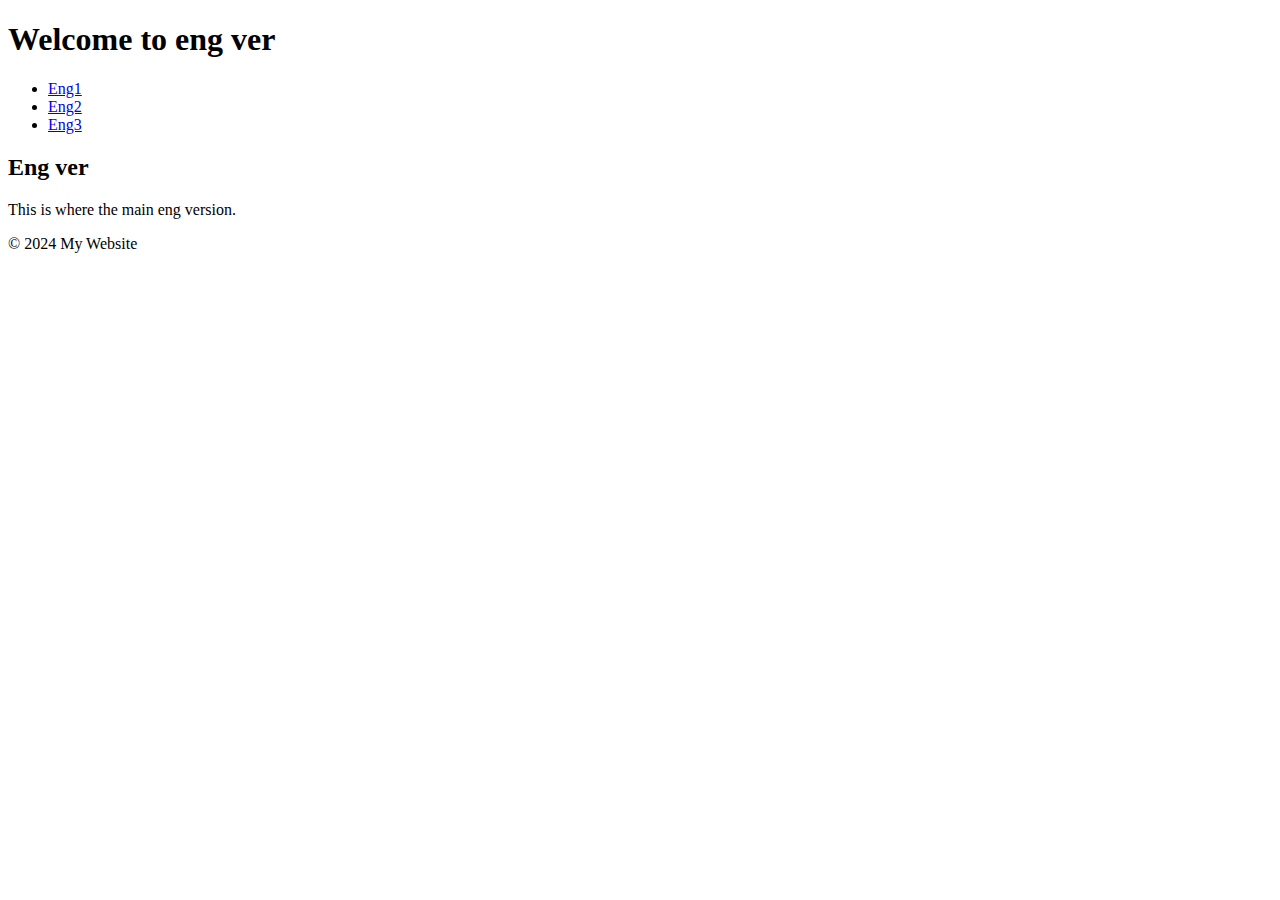
==== en.html @ 8302b6a6 "eng tmp" ====
<!DOCTYPE html>
<html lang="en">
<head>
    <meta charset="UTF-8">
    <meta name="viewport" content="width=device-width, initial-scale=1.0">
    <title>Eng Ver</title>
    <link rel="stylesheet" href="styles.css">
</head>
<body>
    <header>
        <h1>Welcome to eng ver</h1>
    </header>
    <nav>
        <ul>
            <li><a href="index.html">Eng1</a></li>
            <li><a href="about.html">Eng2</a></li>
            <li><a href="contact.html">Eng3</a></li>
        </ul>
    </nav>
    <main>
        <h2>Eng ver</h2>
        <p>This is where the main eng version.</p>
    </main>
    <footer>
        <p>&copy; 2024 My Website</p>
    </footer>
</body>
</html>
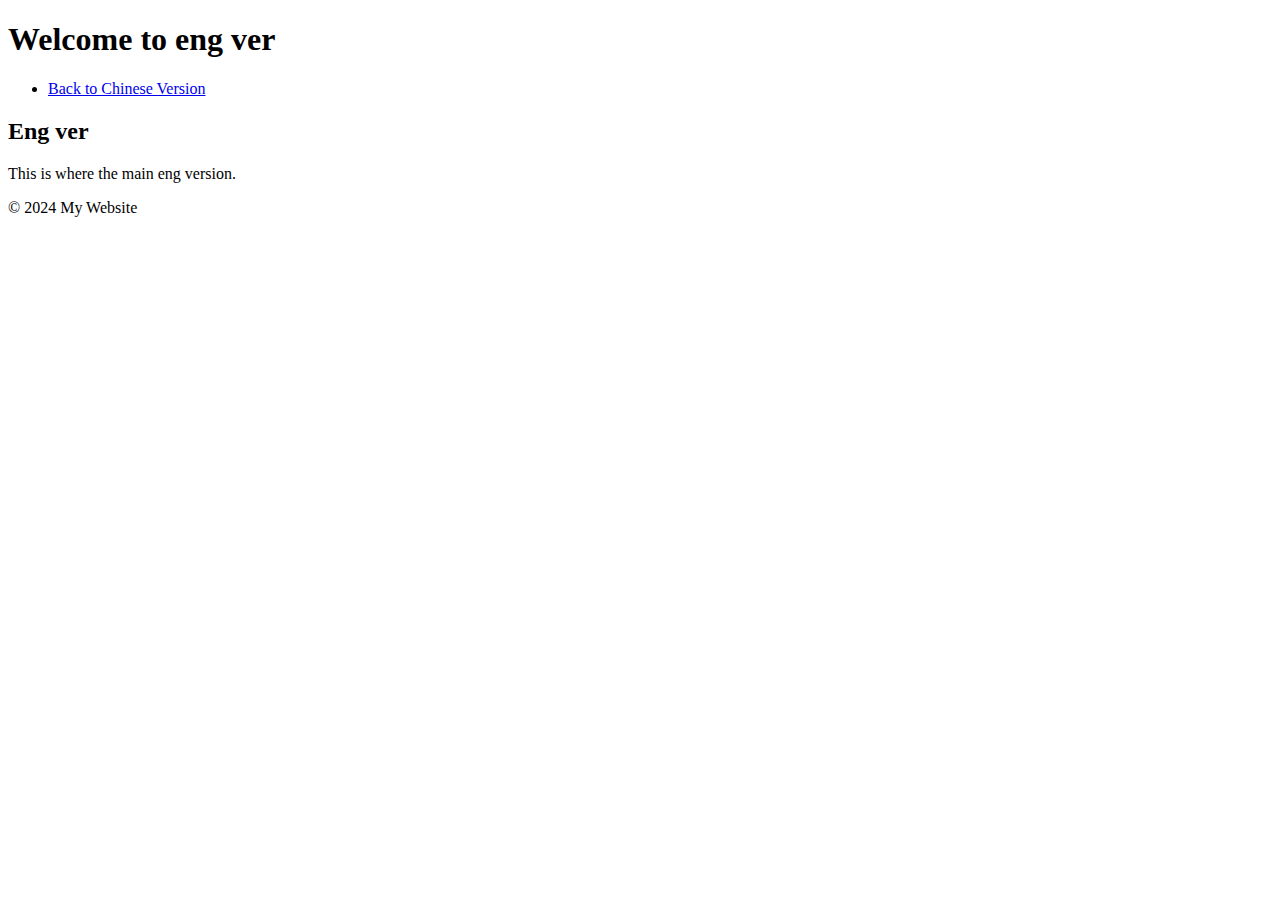
==== commit bf0e36e2: "eng tmp" ====
--- a/en.html
+++ b/en.html
@@ -4,7 +4,6 @@
     <meta charset="UTF-8">
     <meta name="viewport" content="width=device-width, initial-scale=1.0">
     <title>Eng Ver</title>
-    <link rel="stylesheet" href="styles.css">
 </head>
 <body>
     <header>
@@ -12,9 +11,7 @@
     </header>
     <nav>
         <ul>
-            <li><a href="index.html">Eng1</a></li>
-            <li><a href="about.html">Eng2</a></li>
-            <li><a href="contact.html">Eng3</a></li>
+            <li><a href="index.html">Back to Chinese Version</a></li>
         </ul>
     </nav>
     <main>
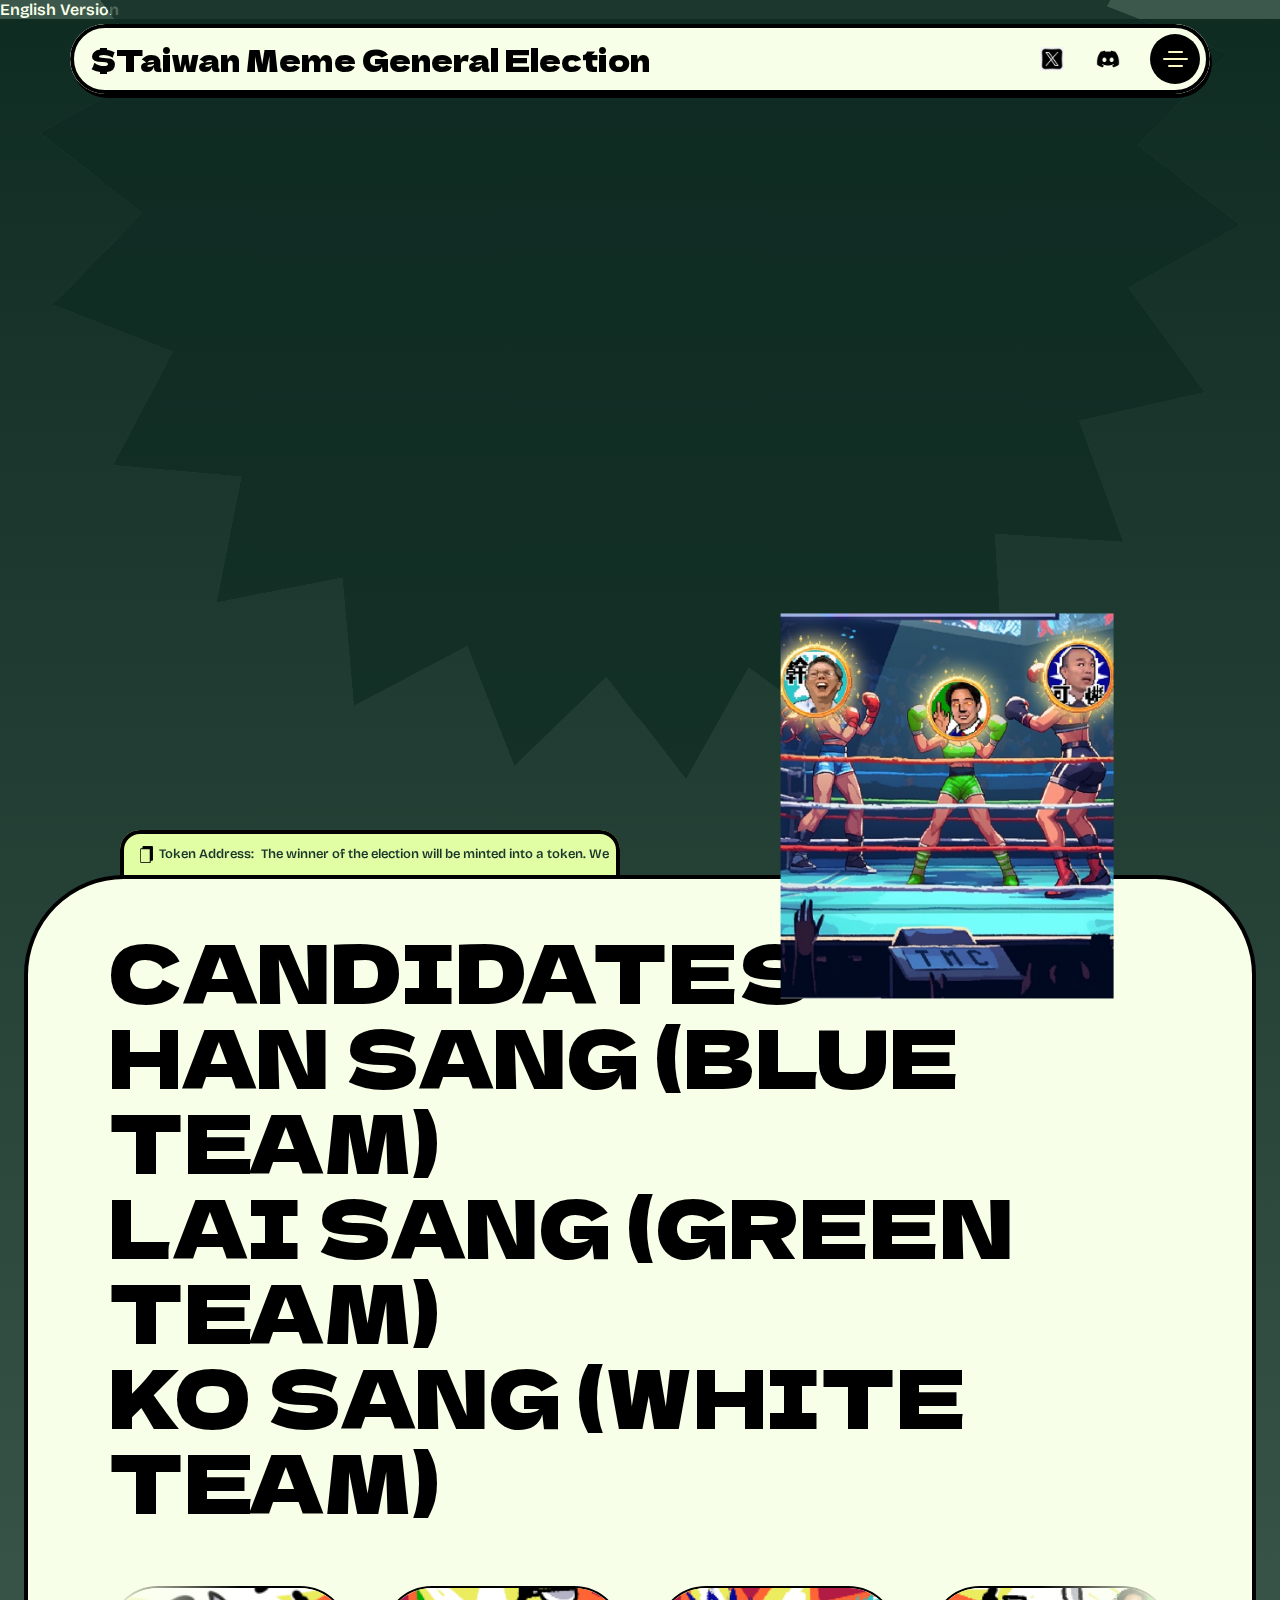
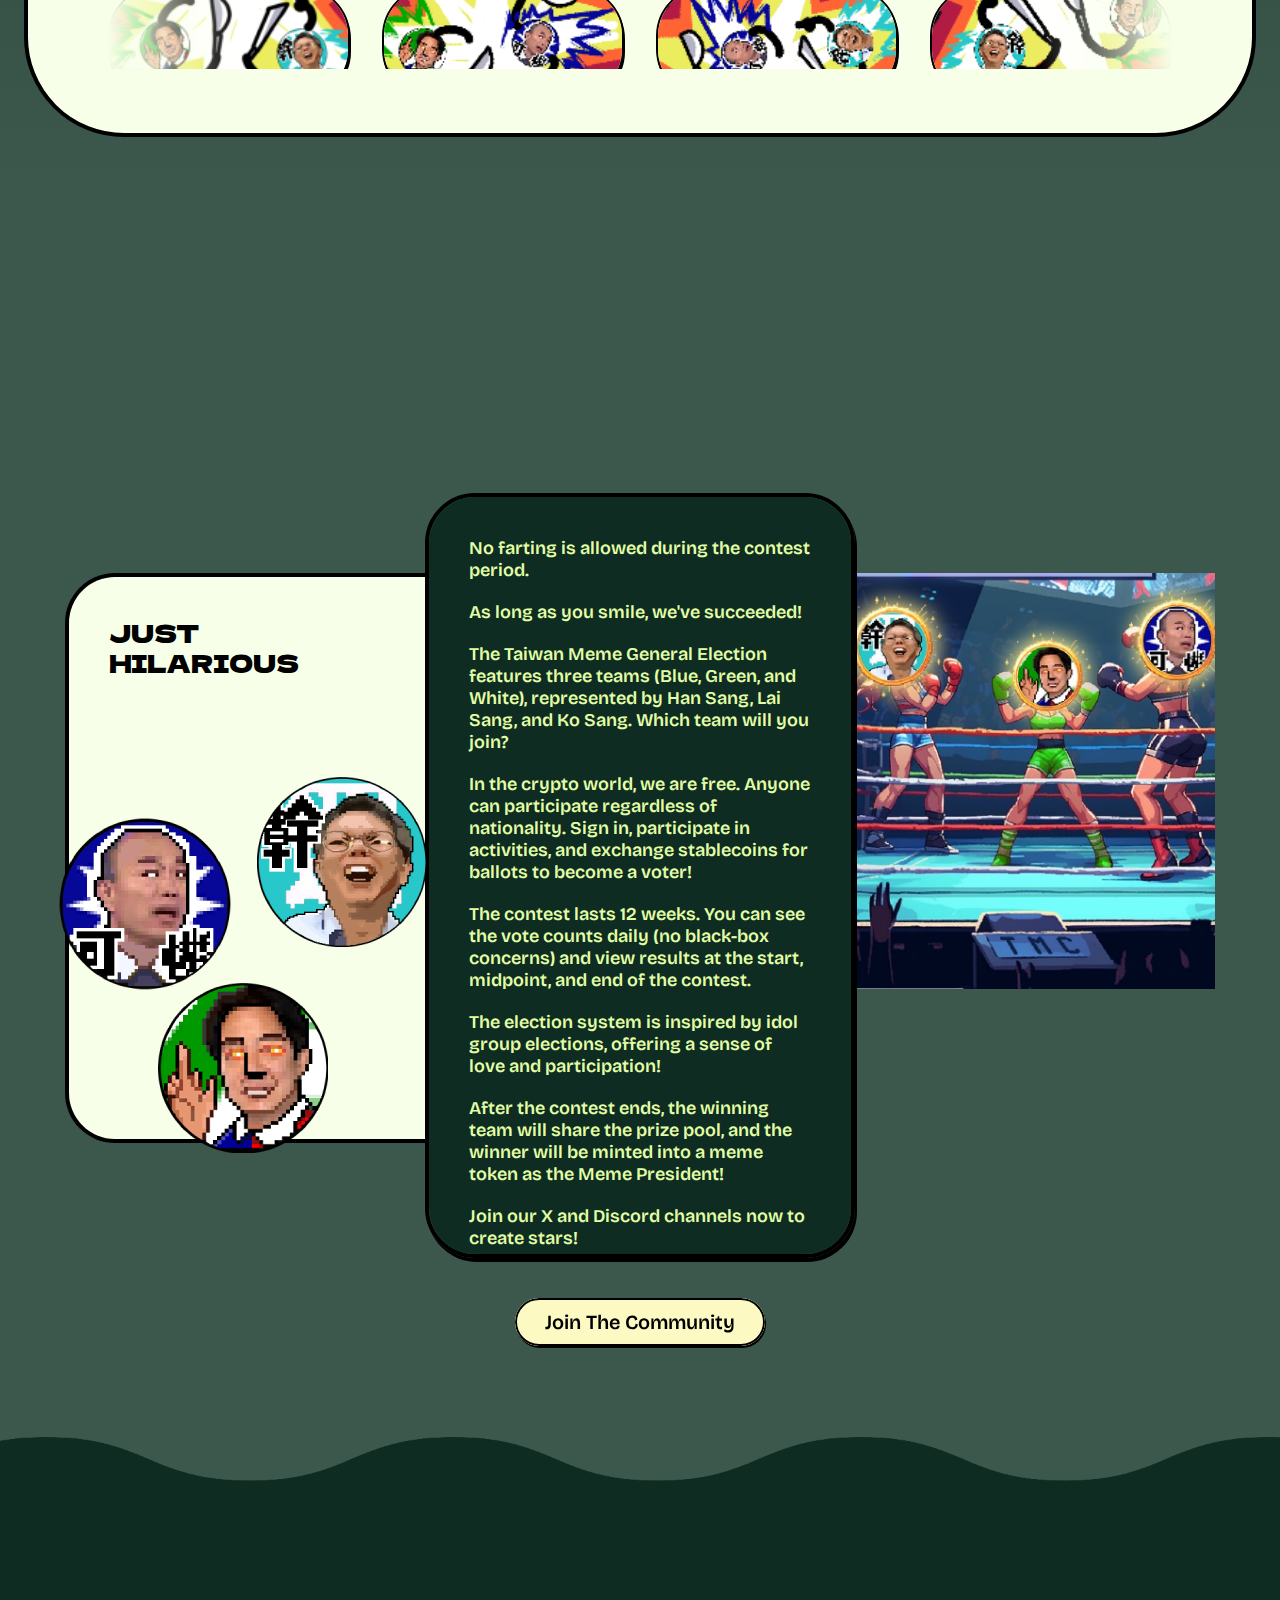
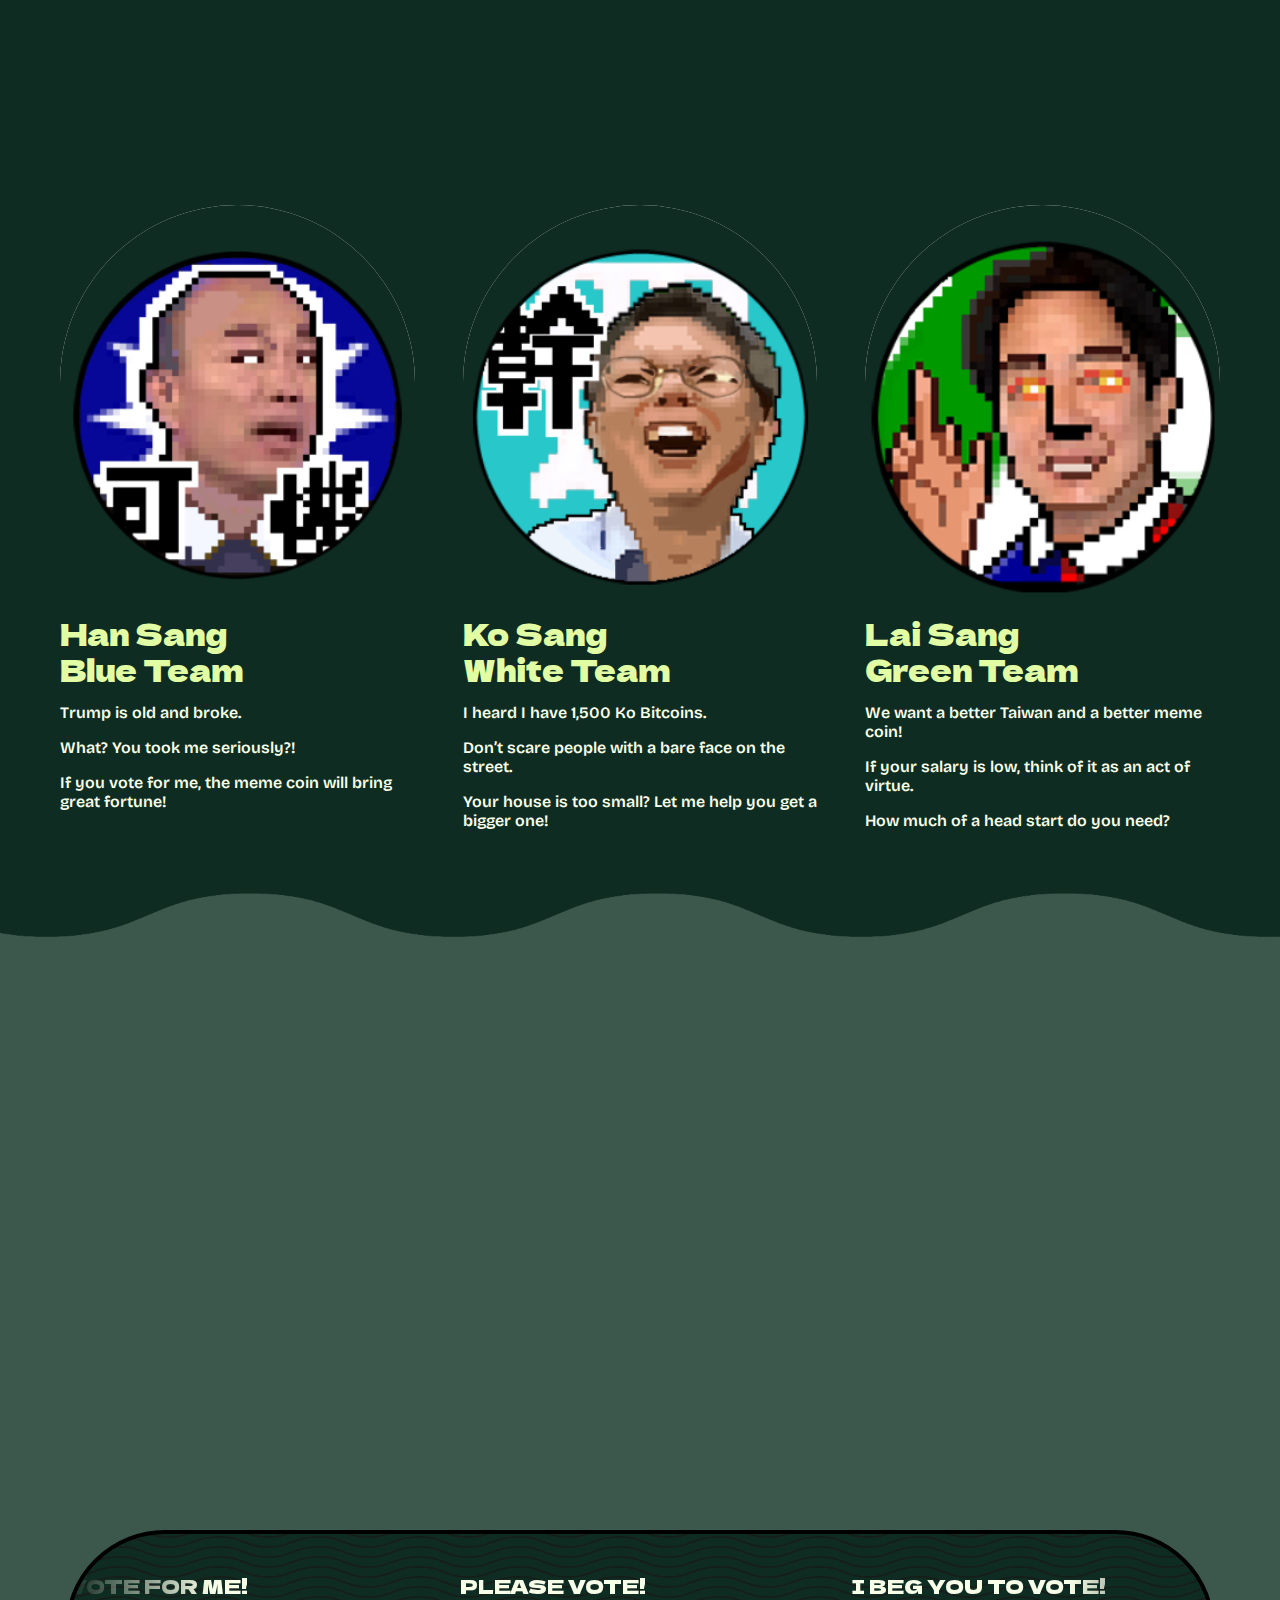
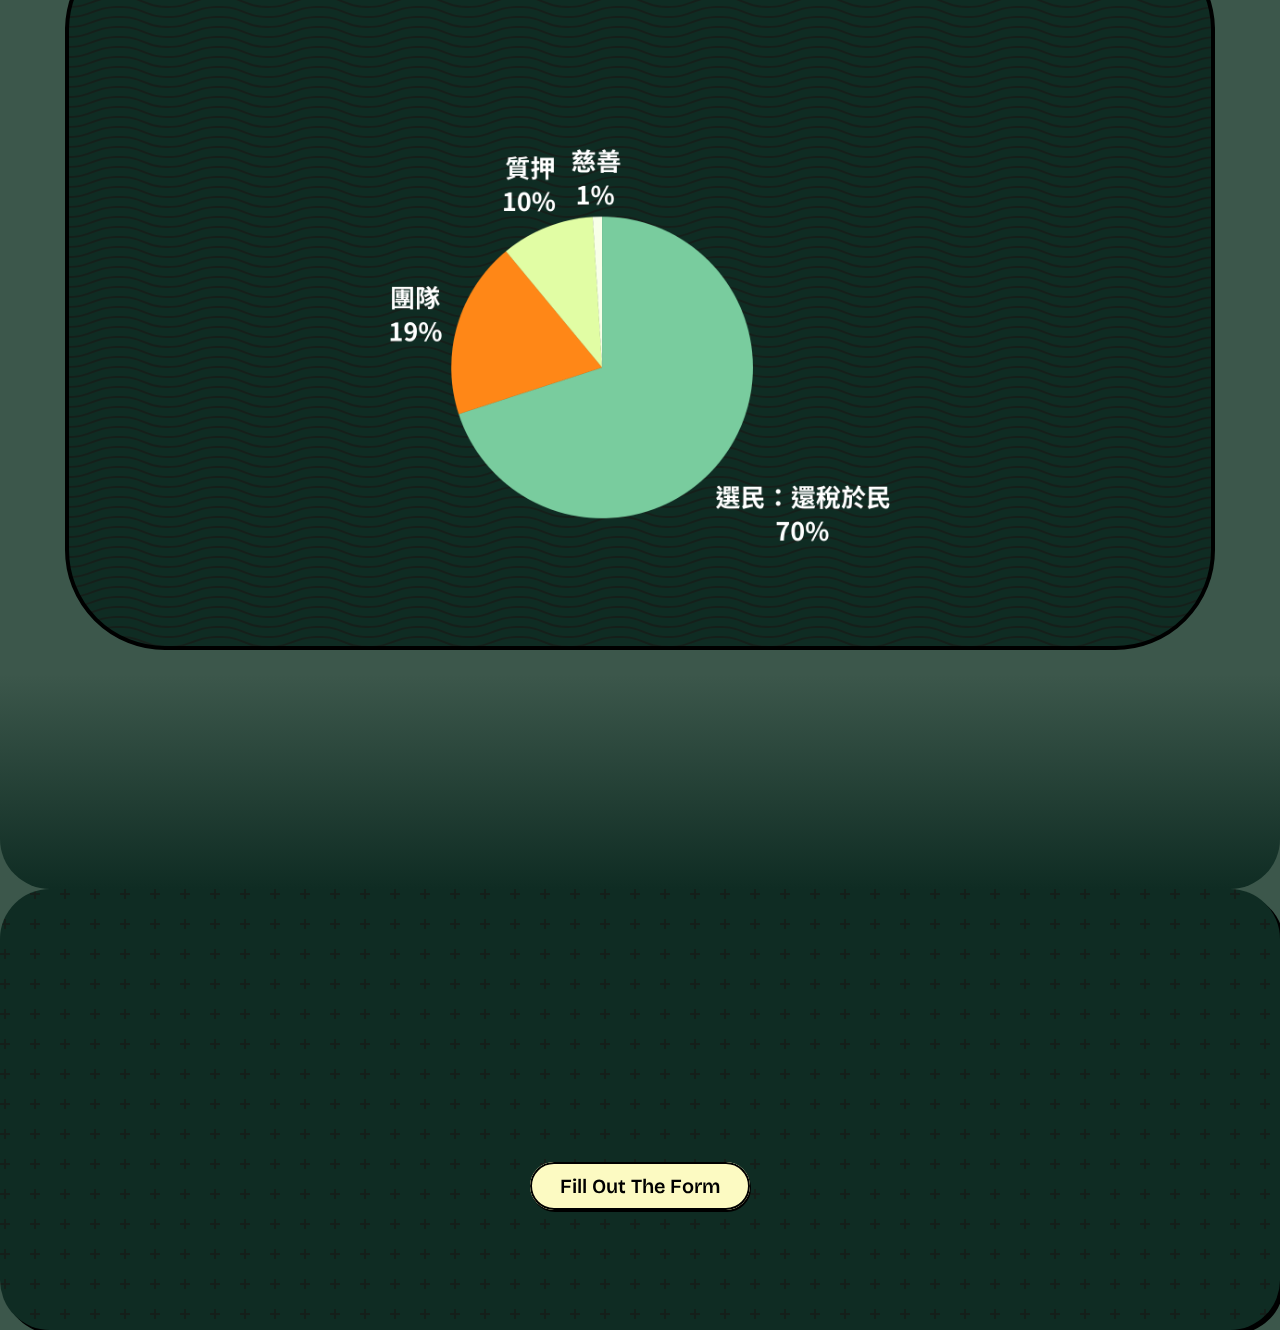
==== commit df1dbe70: "eng translate by chatgpt" ====
--- a/en.html
+++ b/en.html
@@ -1,25 +1,277 @@
 <!DOCTYPE html>
 <html lang="en">
+
 <head>
+    <!-- ===== Meta ===== -->
     <meta charset="UTF-8">
+    <meta http-equiv="X-UA-Compatible" content="IE=edge">
     <meta name="viewport" content="width=device-width, initial-scale=1.0">
-    <title>Eng Ver</title>
+
+    <!-- ===== Favicon ===== -->
+    <link rel="icon" type="image/x-icon" href="./assets/img/favicon.avif">
+
+    <!-- ===== Title ===== -->
+    <title>Taiwan Meme General Election</title>
+
+    <!-- ===== LineAwesome ===== -->
+    <link rel="stylesheet" hrkef="assets/css/line-awesome.min.css">
+
+
+    <!-- ===== LineAwesome ===== -->
+    <link href="https://fonts.googleapis.com" rel="preconnect">
+    <link href="https://fonts.gstatic.com" rel="preconnect" crossorigin>
+    <link
+        href="https://fonts.googleapis.com/css2?family=Bricolage+Grotesque:opsz,wght@12..96,200..800&family=Dela+Gothic+One&display=swap"
+        rel="stylesheet">
+    <!-- ===== Bootstrap ===== -->
+    <link href="assets/css/bootstrap.min.css" rel="stylesheet">
+    <!-- ===== AOS ===== -->
+    <link href="assets/css/aos.css" rel="stylesheet">
+    <!-- ===== Swiper ===== -->
+    <link href="assets/css/swiper-bundle.min.css" rel="stylesheet">
+    <!-- ===== CSS ===== -->
+    <link href="assets/css/main.css" rel="stylesheet">
+    <link href="assets/css/responsive.css" rel="stylesheet">
+
+    <li><a href="html/en.html">English Version</a></li>
 </head>
-<body>
-    <header>
-        <h1>Welcome to eng ver</h1>
-    </header>
-    <nav>
-        <ul>
-            <li><a href="index.html">Back to Chinese Version</a></li>
-        </ul>
-    </nav>
-    <main>
-        <h2>Eng ver</h2>
-        <p>This is where the main eng version.</p>
+
+<body class="body">
+    <main class="memecoin-main">
+        <!-- Start Header -->
+        <header class="header_area">
+            <div class="container">
+                <div class="header_wrap">
+                    <a href="#hero" class="logo">$Taiwan Meme General Election</a>
+                    <!-- Start Nav -->
+                    <div class="navArea">
+                        <div class="social-link-wrap">
+                            <a href="https://x.com/TaiwanMemeX" class="social-link" target="_blank">
+                                <img src="assets/img/x.png" alt="Twitter">
+                            </a>
+                            <a href="https://discord.gg/kqNyMm8e" class="social-link" target="_blank">
+                                <img src="assets/img/discord.png" alt="Discord">
+                            </a>
+
+                        </div>
+                        <!-- End Social -->
+                        <div class="cta-wrap">
+
+                            <button class="menu-btn">
+                                <span class="bars-wrap">
+                                    <span class="bar"></span>
+                                    <span class="bar"></span>
+                                    <span class="bar"></span>
+                                </span>
+                            </button>
+                        </div>
+                    </div>
+                    <!-- End Nav -->
+                </div>
+                <nav class="memecoin-nav">
+                    <div class="nav-links-wrap">
+                        <a href="#About" class="nav-link"><span>Introduction</span></a>
+                        <a href="#Tokenomics" class="nav-link"><span>Token Distribution</span></a>
+                        <a href="#Roadmap" class="nav-link"><span>Roadmap</span></a>
+                        <a href="#Feedback" class="nav-link"><span>Give Us Feedback</span></a>
+                    </div>
+                    <img src="assets/img/illustration-5.png" class="pouchfella">
+                    <div class="social-link-wrap two">
+                        <a href="https://x.com/TaiwanMemeX" class="social-link" target="_blank">
+                            <img src="assets/img/x.png" alt="Twitter">
+                        </a>
+                        <a href="https://discord.gg/kqNyMm8e" class="social-link" target="_blank">
+                            <img src="assets/img/discord.png" alt="Discord">
+                        </a>
+                    </div>
+                </nav>
+            </div>
+        </header>
+        <!-- End Header -->
+
+        <!-- Start Hero -->
+        <section class="hero-area" id="hero">
+            <div class="hero-bg-pattern">
+                <div class="pattern-box">
+                    <img src="assets/img/shape.png" class="hero-pattern">
+                </div>
+
+            </div>
+            <!-- End Hero Pattern -->
+            <div class="hero-contents">
+                <div class="hero-contents-wrap">
+                    <h6 class="sub-title" data-aos="fade-up" data-aos-duration="400">The First</h6>
+                    <div class="headlines">
+                        <h1 class="hero-title" data-aos="fade-up" data-aos-duration="600">Taiwan Meme General Election</h1>
+                        <p class="describtion" data-aos="fade-up" data-aos-duration="700">Don’t want to miss out?</p>
+                        <div class="cta-wrap" data-aos="fade-up" data-aos-duration="800">
+                            <a href=" https://x.com/TaiwanMemeX" target="_blank"
+                                class="primary-btn"><span>Follow Now</span></a>
+                        </div>
+                    </div>
+                </div>
+            </div>
+
+            <!-- Start Sub-Hero -->
+            <div class="sub-hero-area">
+                <div class="gtItNw-img-wrap">
+                    <div class="img-box">
+                        <img src="assets/img/illustration-1.png">
+                    </div>
+                </div>
+                <div class="address">
+                    <div class="address-wrap">
+                        <img src="assets/img/copy.png">
+                        <span class="cpy-status">Token Address: </span>
+                        <input type="text" class="cpy-text" value="The winner of the election will be minted into a token. We honor them."></input>
+                        <button id="cpyBtn"></button>
+                    </div>
+                </div>
+                <!-- End Address -->
+                <div class="getItNow-wrap">
+                    <div class="title-wrap">
+                        <h2 class="getItNow-title">Candidates:</h2>
+                        <h2 class="getItNow-title">Han Sang (Blue Team)</h2>
+                        <h2 class="getItNow-title">Lai Sang (Green Team)</h2>
+                        <h2 class="getItNow-title">Ko Sang (White Team)</h2>
+                    </div>
+                    <div class="gtItNw-area">
+                        <ul class="gtItNw-links-wrap">
+                            <a href="#" class="gtItNw-link"><img src="assets/img/gtItNw-img-1.png"></a>
+                            <a href="#" class="gtItNw-link"><img src="assets/img/gtItNw-img-2.png"></a>
+                            <a href="#" class="gtItNw-link"><img src="assets/img/gtItNw-img-3.png"></a>
+                            <a href="#" class="gtItNw-link"><img src="assets/img/gtItNw-img-4.png"></a>
+                        </ul>
+                    </div>
+                </div>
+                <!-- End Get It Now -->
+            </div>
+            <!-- End Sub-Hero -->
+        </section>
+        <!-- End Hero -->
+
+        <!-- Start About -->
+        <section class="about-area" id="About">
+            <h2 class="sec-title" data-aos="fade-up" data-aos-duration="800">What is the Taiwan Meme Coin Contest?</h2>
+            <div class="story-wrap">
+                <div class="story-headline">
+                    <div class="stry-hdlin-title-wrap">
+                        <h4 class="stry-hdlin-title">Just Hilarious</h4>
+                        <img src="assets/img/rocket.png" class="stry-illustration">
+                    </div>
+                </div>
+                <!-- End Headline -->
+                <div class="stry-description-video-wrap">
+                    <div class="stry-description-wrap">
+                        <div class="stry-description">
+                            <p>No farting is allowed during the contest period.</p>
+                            <p>As long as you smile, we've succeeded!</p>
+                            <p>The Taiwan Meme General Election features three teams (Blue, Green, and White), represented by Han Sang, Lai Sang, and Ko Sang. Which team will you join?</p>
+                            <p>In the crypto world, we are free. Anyone can participate regardless of nationality. Sign in, participate in activities, and exchange stablecoins for ballots to become a voter!</p>
+                            <p>The contest lasts 12 weeks. You can see the vote counts daily (no black-box concerns) and view results at the start, midpoint, and end of the contest.</p>
+                            <p>The election system is inspired by idol group elections, offering a sense of love and participation!</p>
+                            <p>After the contest ends, the winning team will share the prize pool, and the winner will be minted into a meme token as the Meme President!</p>
+                            <p>Join our X and Discord channels now to create stars!</p>
+                        </div>
+                        <a href="https://discord.gg/kqNyMm8e" class="primary-btn"><span>Join the Community</span></a>
+                    </div>
+                    <div class="stry-video-wrap">
+                        <img src="assets/img/illustration-1.png">
+                    </div>
+                    <a href="https://x.com/TaiwanMemeX" class="primary-btn"><span>Follow Now</span></a>
+                </div>
+            </div>
+        </section>
+        <!-- End About -->
+
+        <!-- Start Features -->
+        <section class="features-area" id="Features">
+            <div class="container">
+                <div class="title-wrap" style="text-align: center;">
+                    <h6 class="sub-title" data-aos="fade-up" data-aos-duration="700">The First Taiwan Meme General Election</h6>
+                    <h2 class="getItNow-title shape" data-aos="fade-up" data-aos-duration="800">Three Candidates</h2>
+                    <h2 class="getItNow-title" data-aos="fade-up" data-aos-duration="900">and Their Policies</h2>
+                </div>
+                <!-- End Titles -->
+                <div class="features-wrap">
+                    <div class="feature">
+                        <div class="feature-img">
+                            <img src="assets/img/foundation-1.png" alt="Foundation">
+                        </div>
+                        <div class="feature-contents">
+                            <h4>Han Sang <br> Blue Team</h4>
+                            <p>Trump is old and broke.</p>
+                            <p>What? You took me seriously?!</p>
+                            <p>If you vote for me, the meme coin will bring great fortune!</p>
+                        </div>
+                    </div>
+                    <div class="feature">
+                        <div class="feature-img">
+                            <img src="assets/img/foundation-2.png" alt="Foundation">
+                        </div>
+                        <div class="feature-contents">
+                            <h4>Ko Sang <br> White Team</h4>
+                            <p>I heard I have 1,500 Ko Bitcoins.</p>
+                            <p>Don’t scare people with a bare face on the street.</p>
+                            <p>Your house is too small? Let me help you get a bigger one!</p>
+                        </div>
+                    </div>
+                    <div class="feature">
+                        <div class="feature-img">
+                            <img src="assets/img/foundation-3.png" alt="Foundation">
+                        </div>
+                        <div class="feature-contents">
+                            <h4>Lai Sang <br> Green Team</h4>
+                            <p>We want a better Taiwan and a better meme coin!</p>
+                            <p>If your salary is low, think of it as an act of virtue.</p>
+                            <p>How much of a head start do you need?</p>
+                        </div>
+                    </div>
+                </div>
+            </div>
+        </section>
+        <!-- End Features -->
+
+        <!-- Start Tokenomics -->
+        <section class="tokenomics-area" id="Tokenomics">
+            <div class="title-wrap">
+                <h6 class="sub-title" data-aos="fade-up" data-aos-duration="700">Vote for Me, Dummy!</h6>
+                <h2 class="getItNow-title" data-aos="fade-up" data-aos-duration="800">Token Distribution</h2>
+            </div>
+            <!-- End Title -->
+            <div class="chart-wrap">
+                <ul class="gtItNw-links-wrap tokenomics-links-wrap">
+                    <li class="gtItNw-link tokenomic-link">Vote for Me!</li>
+                    <li class="gtItNw-link tokenomic-link">Please Vote!</li>
+                    <li class="gtItNw-link tokenomic-link">I Beg You to Vote!</li>
+                </ul>
+                <div class="chart-container">
+                    <img src="assets/img/token_piechart.png">
+                </div>
+            </div>
+        </section>
+        <!-- End Tokenomics -->
+
+        <!-- Start Roadmap -->
+        <section class="road-map" id="Roadmap">
+            <div class="container">
+                <div class="title-wrap">
+                    <span class="sub-title" data-aos="fade-up" data-aos-duration="700">Token Goes Up, Price Never Falls</span>
+                    <div>
+                        <h2 class="getItNow-title" data-aos="fade-up" data-aos-duration="800">Roadmap</h2>
+                    </div>
+                    <span class="sub-title" data-aos="fade-up" data-aos-duration="1000">Make Taiwan Prosperous</span>
+                </div>
+            </div>
+        </section>
+        <!-- End Roadmap -->
+
+        <!-- Start Feedback -->
+        <section class="faq-area" id="Feedback">
+            <h2 class="getItNow-title" data-aos="fade-up" data-aos-duration="800">Want to Join the Team?</h2>
+            <a href="https://discord.gg/kqNyMm8e" class="primary-btn"><span>Fill Out the Form</span></a>
+        </section>
+        <!-- End Feedback -->
     </main>
-    <footer>
-        <p>&copy; 2024 My Website</p>
-    </footer>
 </body>
-</html>+</html>
--- a/assets/css/main.css
+++ b/assets/css/main.css
@@ -0,0 +1,2091 @@
+:root {
+  --aspect-ratio-supported: auto;
+  /* Color */
+  --primary-clr: #e2fea5;
+  --secondery-clr: #0d0d0a;
+  /* Bg */
+  --primary-bg: #3c574b;
+  --common-bg: #0f2c23;
+  --gradient-bg: linear-gradient(180deg, var(--common-bg) 0%, #f8ffe800 100%);
+  --gradient-bg2: linear-gradient(
+    180deg,
+    #f8ffe800 0%,
+    var(--common-bg, #0f2c23) 100%
+  );
+  --secondery-bg: #fcfac2;
+  /* Font */
+  --primary-font: "Bricolage Grotesque", sans-serif;
+  --secondery-font: "Dela Gothic One", sans-serif;
+  /* Btn */
+  --primary-btn-bg: #fcfac2;
+}
+/* ======================================
+*       TABLE OF CONTENT
+*----------------------------------------
+*   # Memecoin-Main
+*   # Header
+*   # Hero
+*   # Sub-Hero
+*   # ABout
+*   # Features
+*   # Tokenomics
+*   # Road Map
+*   # How to Buy
+*   # Faq
+*   # Footer
+*   #
+*   #
+*   # Keyframes
+*
+*     
+========================================*/
+
+/* ========== Global ============ */
+
+*,
+*::after,
+*::before {
+  margin: 0;
+  padding: 0;
+  box-sizing: border-box;
+  scroll-behavior: smooth;
+}
+body {
+  margin: 0;
+  padding: 0;
+  box-sizing: border-box;
+  scroll-behavior: smooth;
+  font-family: var(--primary-font);
+  font-size: 16px;
+  line-height: 19px;
+  font-weight: 600;
+  color: #f8ffe8;
+  background: var(--primary-bg);
+  position: relative;
+}
+body.unactive {
+  overflow-y: hidden;
+}
+/* Memecoin-Main */
+.memecoin-main {
+  width: 100%;
+  height: 100%;
+  position: relative;
+  display: flex;
+  flex-direction: column;
+  align-items: center;
+  justify-content: flex-start;
+  margin: 0;
+  padding: 0;
+}
+/* Header */
+.header_area {
+  left: 50%;
+  max-width: 1380px;
+  padding: 0 24px;
+  position: fixed;
+  top: 24px;
+  transform: translate(-50%);
+  width: 100%;
+  height: auto;
+  z-index: 500;
+  clear: both;
+}
+.header_wrap {
+  display: flex;
+  justify-content: space-between;
+  align-items: center;
+  padding-left: 10px;
+}
+.header_area > .container::after,
+.primary-btn::after,
+.gtItNw-link {
+  content: "";
+  border: 4px solid #000;
+  width: 100%;
+  height: 100%;
+  position: absolute;
+  inset: 0;
+  border-radius: inherit;
+  pointer-events: none;
+}
+.primary-btn::after,
+.gtItNw-link {
+  border-width: 2px;
+}
+.primary-btn {
+  background: var(--primary-btn-bg);
+  border-radius: 100px;
+  box-shadow: #000000 1px 2px 0px 0px;
+  width: auto;
+  height: 48px;
+  will-change: transform;
+  overflow: hidden;
+  padding: 15px 30px;
+  text-align: center;
+  font-size: 20px;
+  line-height: 24px;
+  font-weight: 600;
+  color: #000;
+  transition: 0.25s cubic-bezier(0.3, -0.28, 0.8, 1.04);
+  display: flex;
+  align-items: center;
+  justify-content: center;
+  text-transform: capitalize;
+}
+ul,
+li,
+ol {
+  list-style: none;
+  text-decoration: none;
+}
+img {
+  width: 100%;
+  height: auto;
+  object-fit: cover;
+}
+a {
+  text-decoration: none;
+  color: inherit;
+  cursor: pointer;
+}
+button {
+  outline: none;
+  border: 0;
+  background: transparent;
+}
+section {
+  scroll-margin-top: 80px !important;
+}
+h1, h2, h3, h4, h5, h6, p, div, section, span, ul, li, ol, button, a {
+  padding: 0;
+  margin: 0;
+}
+.orange {
+  color: #ff8717;
+}
+.cyan {
+  color: #79cc9e;
+}
+.majestic-purple {
+  color: #5a0ce1;
+}
+.deep-moss-green {
+  color: #3c574b;
+}
+.logo {
+  font-weight: 400;
+  font-size: 30px;
+  color: #000;
+  line-height: 36px;
+  font-family: var(--secondery-font);
+  transition: 0.25s cubic-bezier(0.3, -0.28, 0.8, 1.04);
+}
+.logo:hover {
+  color: var(--common-bg);
+}
+.navArea {
+  align-items: center;
+  display: flex;
+  flex: none;
+  gap: 30px;
+  justify-content: center;
+  width: auto;
+  height: auto;
+}
+.social-link-wrap {
+  align-items: center;
+  display: flex;
+  flex: none;
+  gap: 32px;
+  justify-content: center;
+}
+.social-link-wrap.two {
+  display: none;
+}
+.social-link {
+  width: 24px;
+  height: auto;
+  display: block;
+  transition: 0.25s cubic-bezier(0.3, -0.28, 0.8, 1.04);
+}
+.social-link > img {
+  width: 100%;
+  height: 100%;
+  object-fit: cover;
+}
+.cta-wrap {
+  align-items: center;
+  display: flex;
+  flex: none;
+  gap: 8px;
+  justify-content: center;
+}
+.hero-contents-wrap > .headlines > .cta-wrap {
+  gap: 24px;
+}
+.social-link:hover {
+  transform: scale(1.2);
+}
+.primary-btn:hover {
+  transform: scale(1.1);
+}
+.menu-btn {
+  background: #000;
+  min-width: 50px;
+  max-width: 50px;
+  width: 100%;
+  height: 50px;
+  border-radius: 100px;
+  display: flex;
+  align-items: center;
+  justify-content: center;
+  cursor: pointer;
+  transition: 0.25s cubic-bezier(0.3, -0.28, 0.8, 1.04);
+  overflow: hidden;
+  will-change: transform;
+}
+.menu-btn > .bars-wrap {
+  display: flex;
+  align-items: center;
+  justify-content: center;
+  flex-direction: column;
+  gap: 5px;
+  width: 25px;
+  height: auto;
+}
+.menu-btn > span.bars-wrap > span.bar {
+  width: 60%;
+  height: 2px;
+  background: #fcfac2;
+  border-radius: 10px;
+  transition: 0.25s cubic-bezier(0.3, -0.28, 0.8, 1.04);
+}
+.menu-btn > span.bars-wrap > span.bar:nth-child(2) {
+  width: 100%;
+}
+.menu-btn:hover > span.bars-wrap > span.bar {
+  width: 100%;
+}
+.menu-btn:hover {
+  transform: scale(1.1);
+}
+.header_area.active .menu-btn > span.bars-wrap > span.bar:first-child {
+  width: 100%;
+  transform: rotate(-45deg) translate(-3px, 3px);
+}
+.header_area.active .menu-btn > span.bars-wrap > span.bar:nth-child(2) {
+  transform: scale(0);
+}
+.header_area.active .menu-btn > span.bars-wrap > span.bar:last-child {
+  width: 100%;
+  transform: rotate(45deg) translate(-4px, -3px);
+}
+.menu-btn > img:last-child {
+  display: none;
+}
+.header_area > .container {
+  width: 100%;
+  height: 70px;
+  background-color: #f8ffe8;
+  border-radius: 35px;
+  box-shadow: #000000 2px 4px 0px 0px;
+  padding: 10px;
+  position: relative;
+  will-change: transform;
+  display: flex;
+  flex-direction: column;
+  gap: 8px;
+  overflow: hidden;
+  transition: 0.3s cubic-bezier(0.3, -0.28, 0.8, 1.04);
+}
+.memecoin-nav {
+  align-items: center;
+  display: flex;
+  flex: none;
+  gap: 10px;
+  height: auto;
+  justify-content: center;
+  overflow: hidden;
+  padding: 48px;
+  position: relative;
+  width: 100%;
+  will-change: transform;
+  background: var(--common-bg);
+  border-radius: 25px;
+}
+.memecoin-nav::after {
+  content: "";
+  position: absolute;
+  border: 1px solid #222222;
+  width: 100%;
+  height: 100%;
+  inset: 0;
+  border-radius: inherit;
+}
+.nav-links-wrap {
+  align-items: center;
+  display: flex;
+  flex: none;
+  flex-direction: column;
+  gap: 48px;
+  justify-content: flex-start;
+}
+.nav-link {
+  font-size: 24px;
+  line-height: 32px;
+  font-weight: 400;
+  color: var(--primary-clr);
+  text-transform: uppercase;
+  font-family: var(--secondery-font);
+  cursor: pointer;
+  will-change: transform;
+  transition: all 0.3s cubic-bezier(0.3, -0.28, 0.8, 1.04);
+  z-index: 2;
+  transform: translateY(200%);
+  opacity: 0;
+  visibility: hidden;
+}
+.nav-link:hover {
+  color: var(--primary-clr);
+}
+.header_area.active .nav-link {
+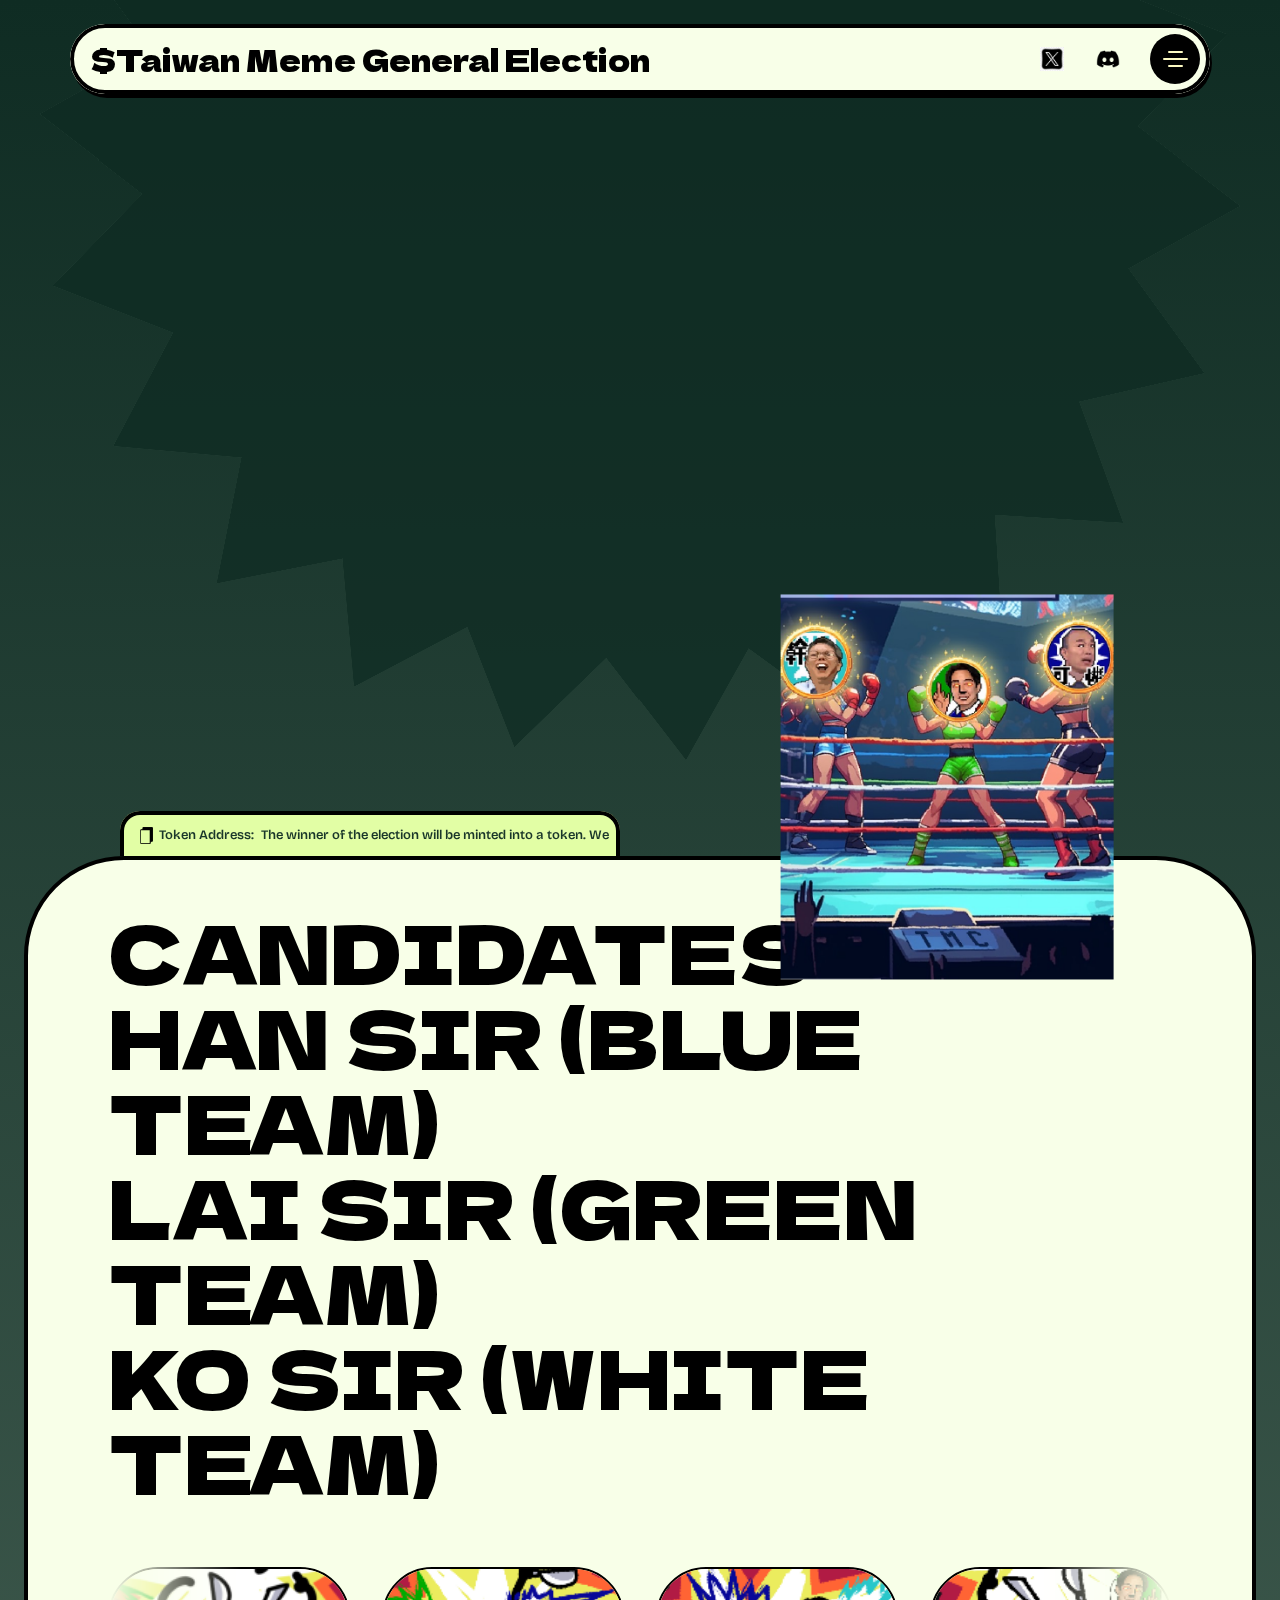
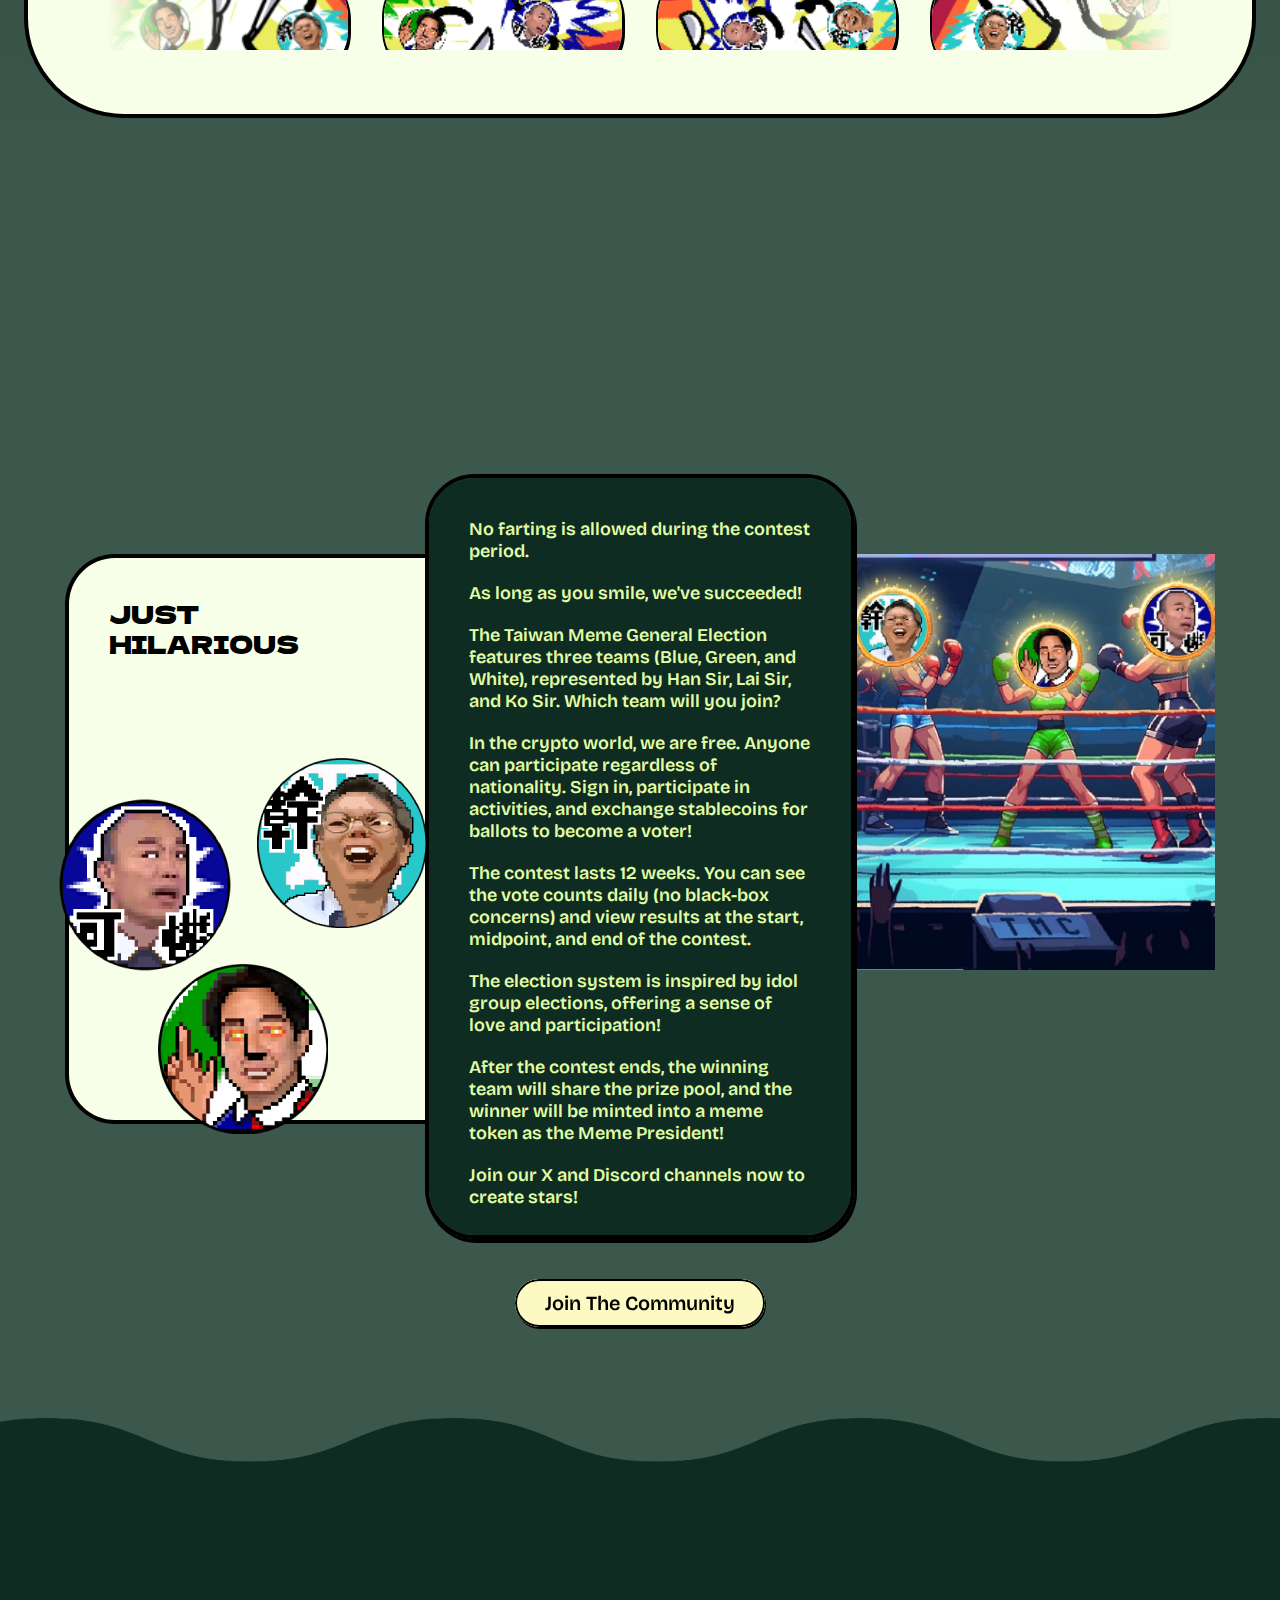
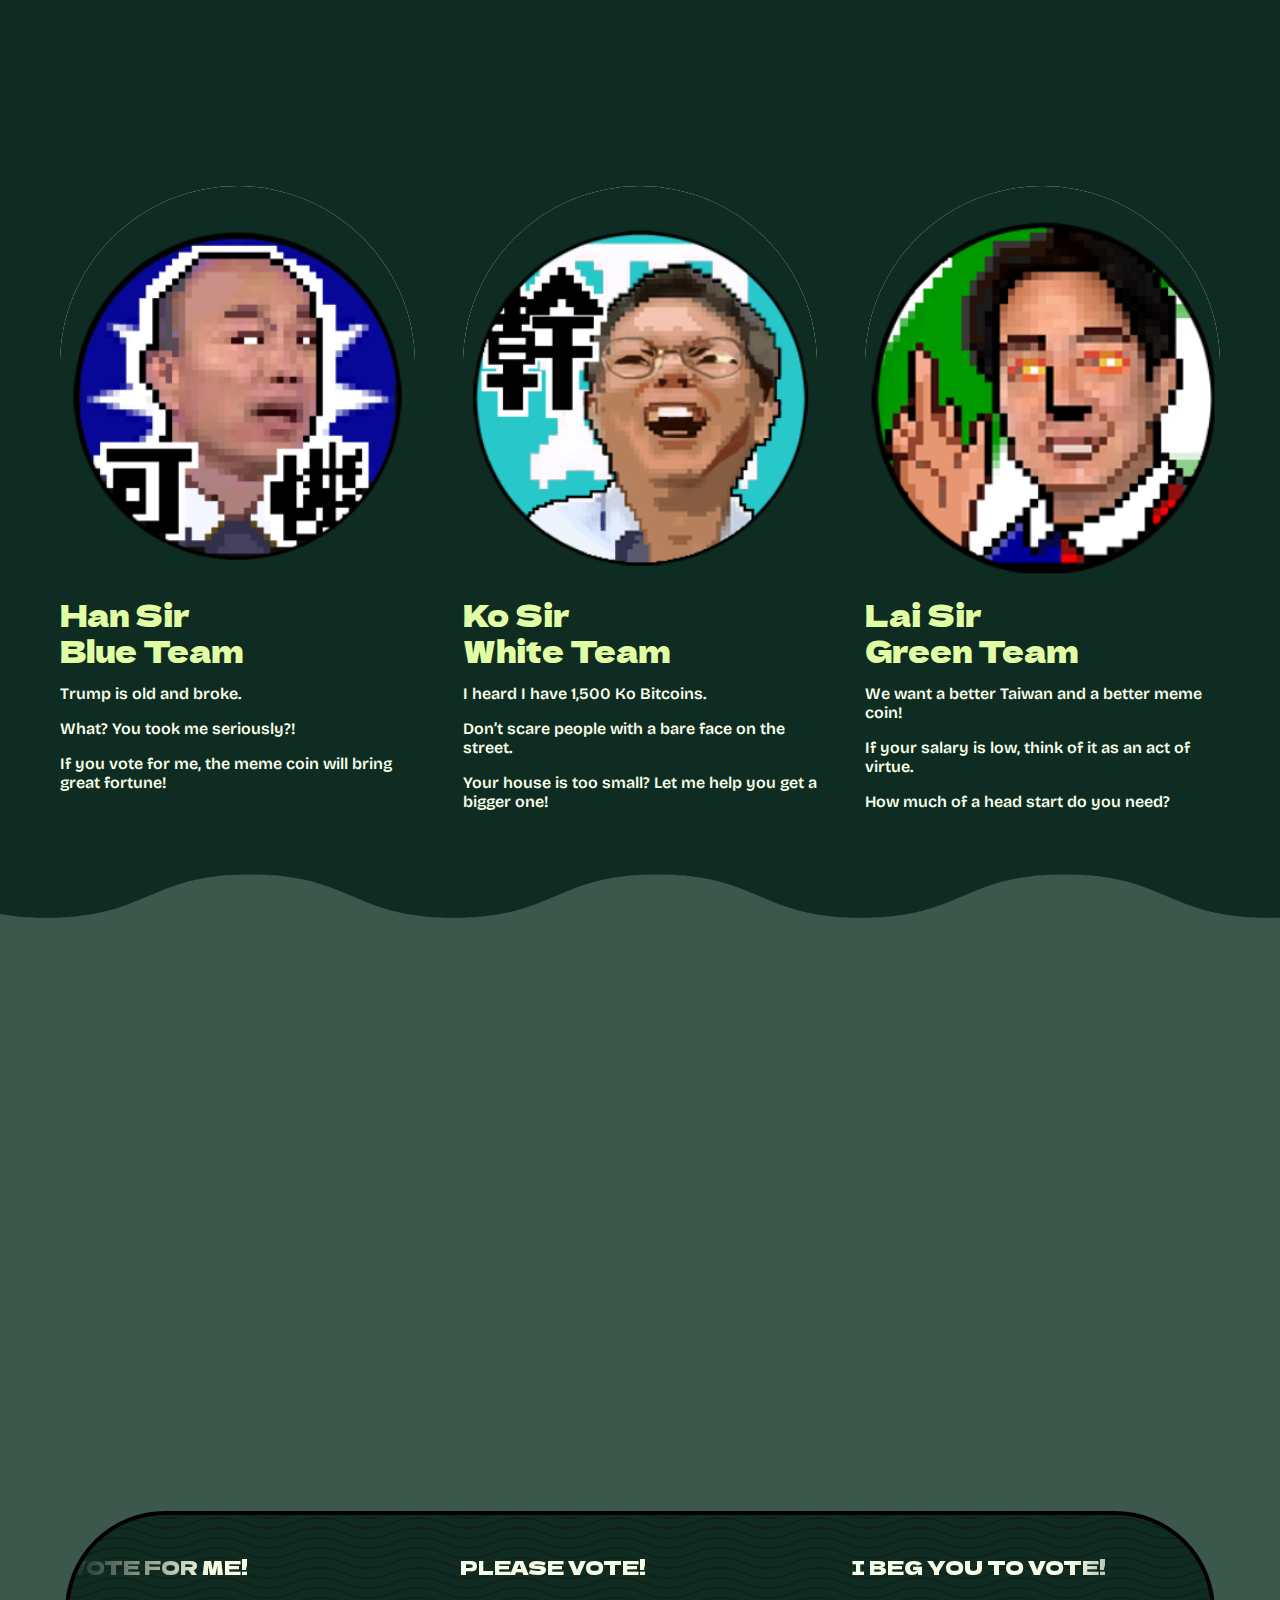
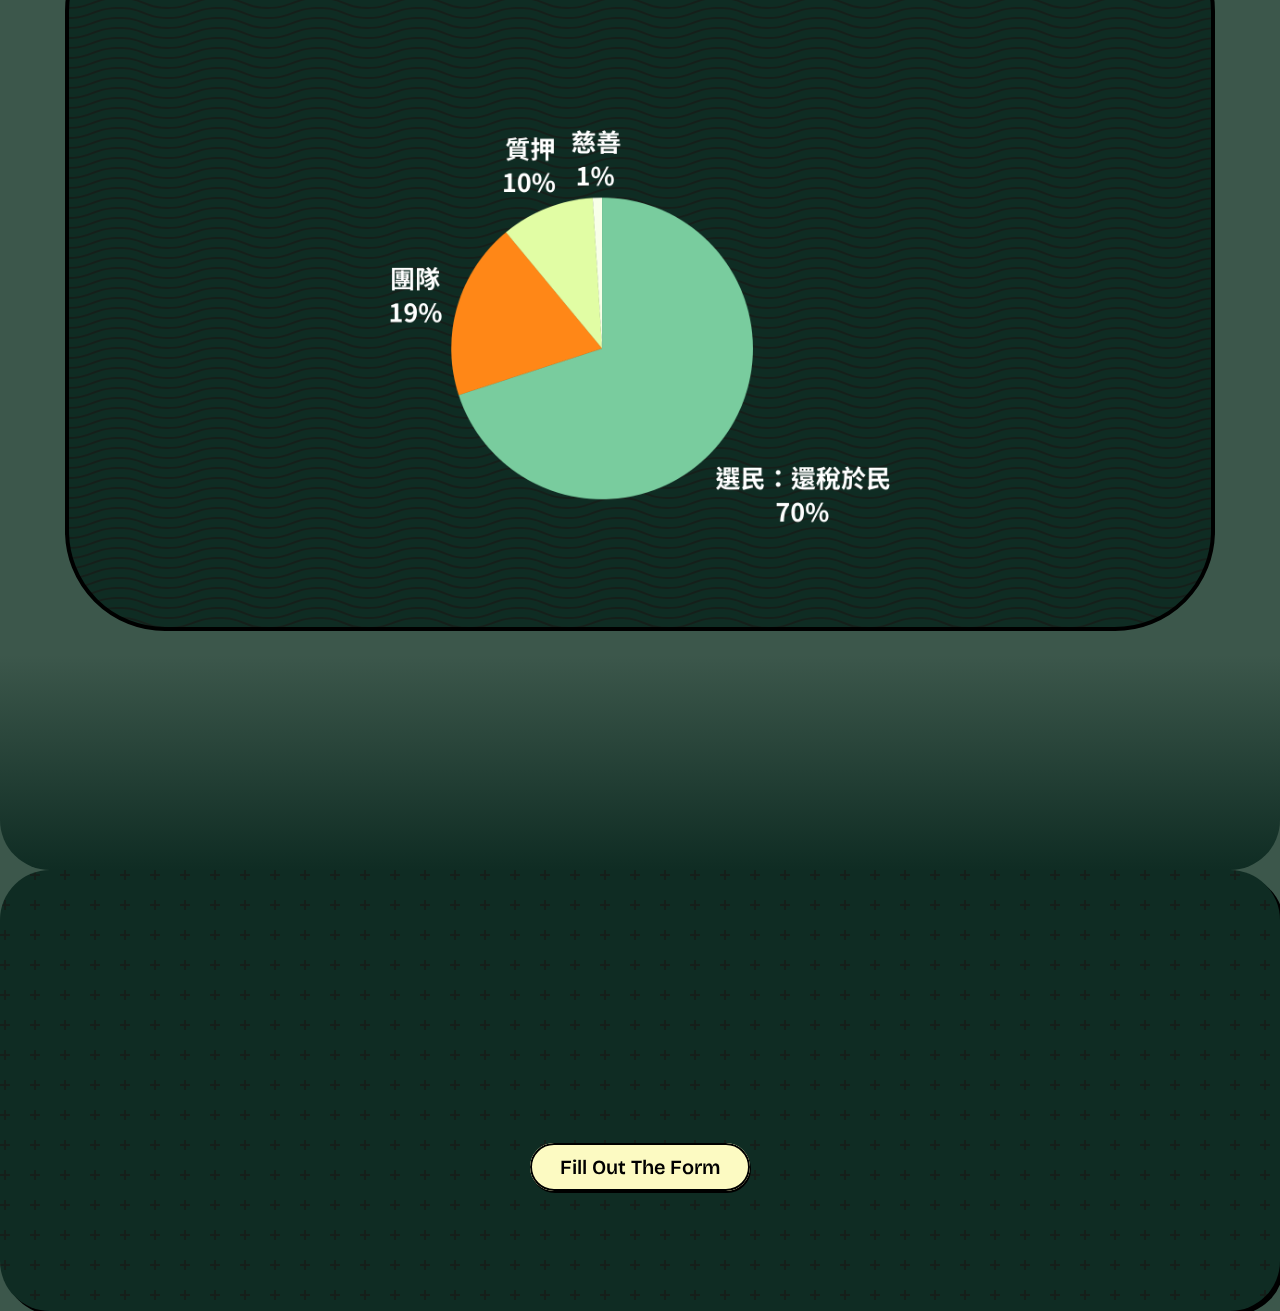
==== commit 82a04991: "modify" ====
--- a/en.html
+++ b/en.html
@@ -33,7 +33,6 @@
     <link href="assets/css/main.css" rel="stylesheet">
     <link href="assets/css/responsive.css" rel="stylesheet">
 
-    <li><a href="html/en.html">English Version</a></li>
 </head>
 
 <body class="body">
@@ -42,7 +41,7 @@
         <header class="header_area">
             <div class="container">
                 <div class="header_wrap">
-                    <a href="#hero" class="logo">$Taiwan Meme General Election</a>
+                    <a href="#" class="logo">$Taiwan Meme General Election</a>
                     <!-- Start Nav -->
                     <div class="navArea">
                         <div class="social-link-wrap">
@@ -68,6 +67,7 @@
                     </div>
                     <!-- End Nav -->
                 </div>
+                <h3>The webpage is translated by chatGPT</h3>
                 <nav class="memecoin-nav">
                     <div class="nav-links-wrap">
                         <a href="#About" class="nav-link"><span>Introduction</span></a>
@@ -131,9 +131,9 @@
                 <div class="getItNow-wrap">
                     <div class="title-wrap">
                         <h2 class="getItNow-title">Candidates:</h2>
-                        <h2 class="getItNow-title">Han Sang (Blue Team)</h2>
-                        <h2 class="getItNow-title">Lai Sang (Green Team)</h2>
-                        <h2 class="getItNow-title">Ko Sang (White Team)</h2>
+                        <h2 class="getItNow-title">Han Sir (Blue Team)</h2>
+                        <h2 class="getItNow-title">Lai Sir (Green Team)</h2>
+                        <h2 class="getItNow-title">Ko Sir (White Team)</h2>
                     </div>
                     <div class="gtItNw-area">
                         <ul class="gtItNw-links-wrap">
@@ -166,7 +166,7 @@
                         <div class="stry-description">
                             <p>No farting is allowed during the contest period.</p>
                             <p>As long as you smile, we've succeeded!</p>
-                            <p>The Taiwan Meme General Election features three teams (Blue, Green, and White), represented by Han Sang, Lai Sang, and Ko Sang. Which team will you join?</p>
+                            <p>The Taiwan Meme General Election features three teams (Blue, Green, and White), represented by Han Sir, Lai Sir, and Ko Sir. Which team will you join?</p>
                             <p>In the crypto world, we are free. Anyone can participate regardless of nationality. Sign in, participate in activities, and exchange stablecoins for ballots to become a voter!</p>
                             <p>The contest lasts 12 weeks. You can see the vote counts daily (no black-box concerns) and view results at the start, midpoint, and end of the contest.</p>
                             <p>The election system is inspired by idol group elections, offering a sense of love and participation!</p>
@@ -199,7 +199,7 @@
                             <img src="assets/img/foundation-1.png" alt="Foundation">
                         </div>
                         <div class="feature-contents">
-                            <h4>Han Sang <br> Blue Team</h4>
+                            <h4>Han Sir <br> Blue Team</h4>
                             <p>Trump is old and broke.</p>
                             <p>What? You took me seriously?!</p>
                             <p>If you vote for me, the meme coin will bring great fortune!</p>
@@ -210,7 +210,7 @@
                             <img src="assets/img/foundation-2.png" alt="Foundation">
                         </div>
                         <div class="feature-contents">
-                            <h4>Ko Sang <br> White Team</h4>
+                            <h4>Ko Sir <br> White Team</h4>
                             <p>I heard I have 1,500 Ko Bitcoins.</p>
                             <p>Don’t scare people with a bare face on the street.</p>
                             <p>Your house is too small? Let me help you get a bigger one!</p>
@@ -221,7 +221,7 @@
                             <img src="assets/img/foundation-3.png" alt="Foundation">
                         </div>
                         <div class="feature-contents">
-                            <h4>Lai Sang <br> Green Team</h4>
+                            <h4>Lai Sir <br> Green Team</h4>
                             <p>We want a better Taiwan and a better meme coin!</p>
                             <p>If your salary is low, think of it as an act of virtue.</p>
                             <p>How much of a head start do you need?</p>
